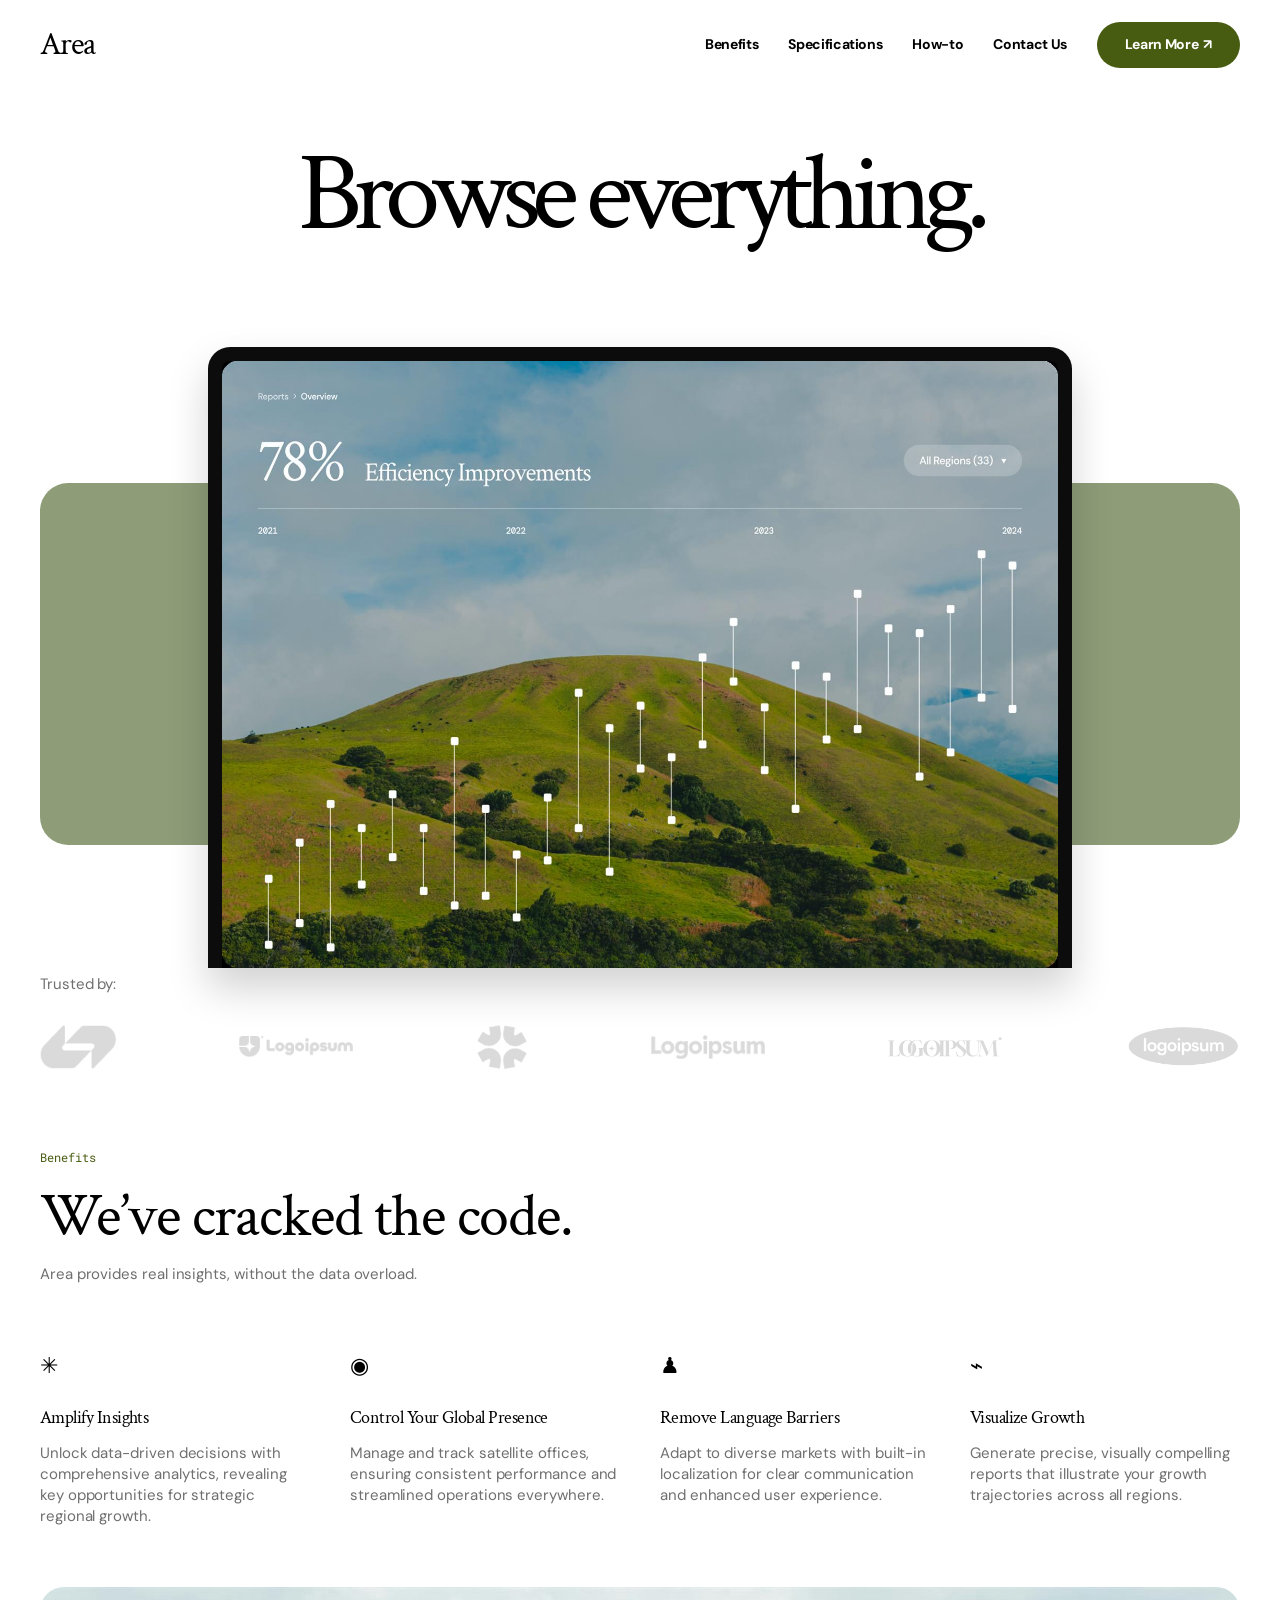
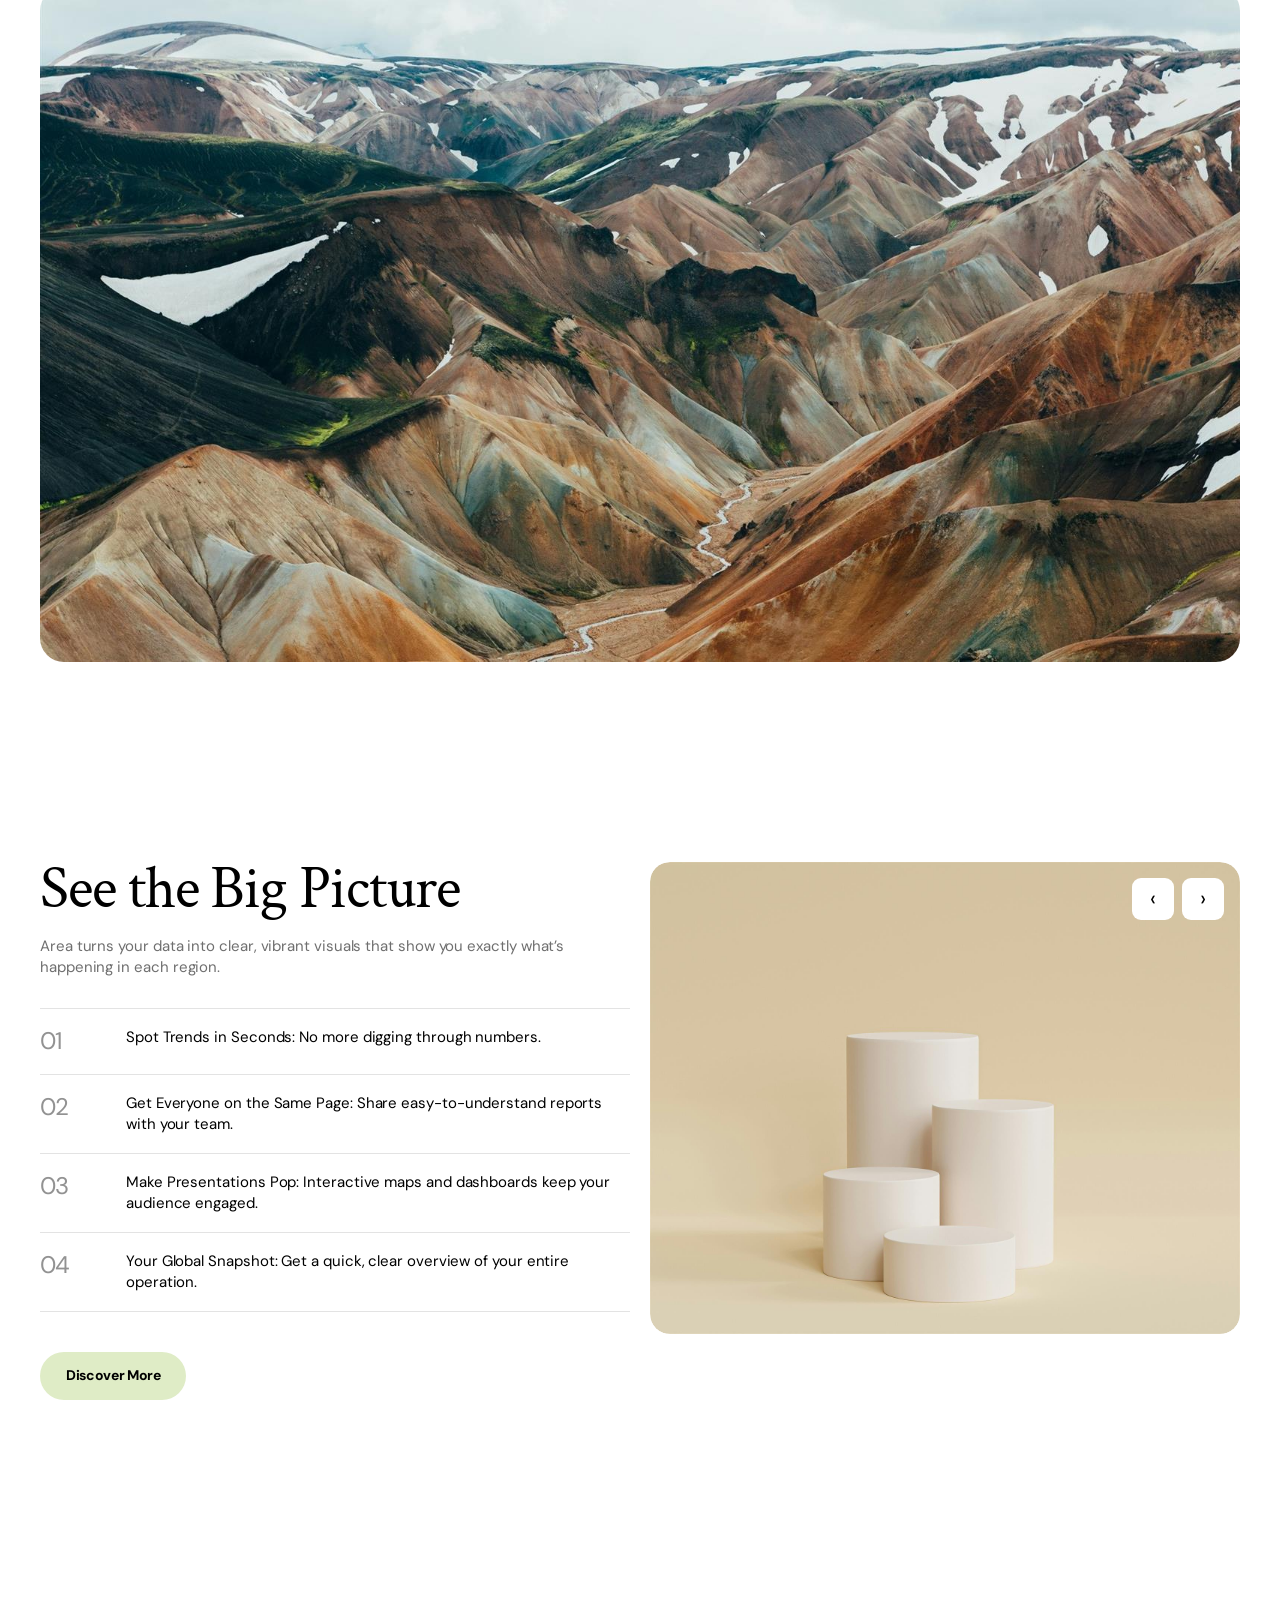
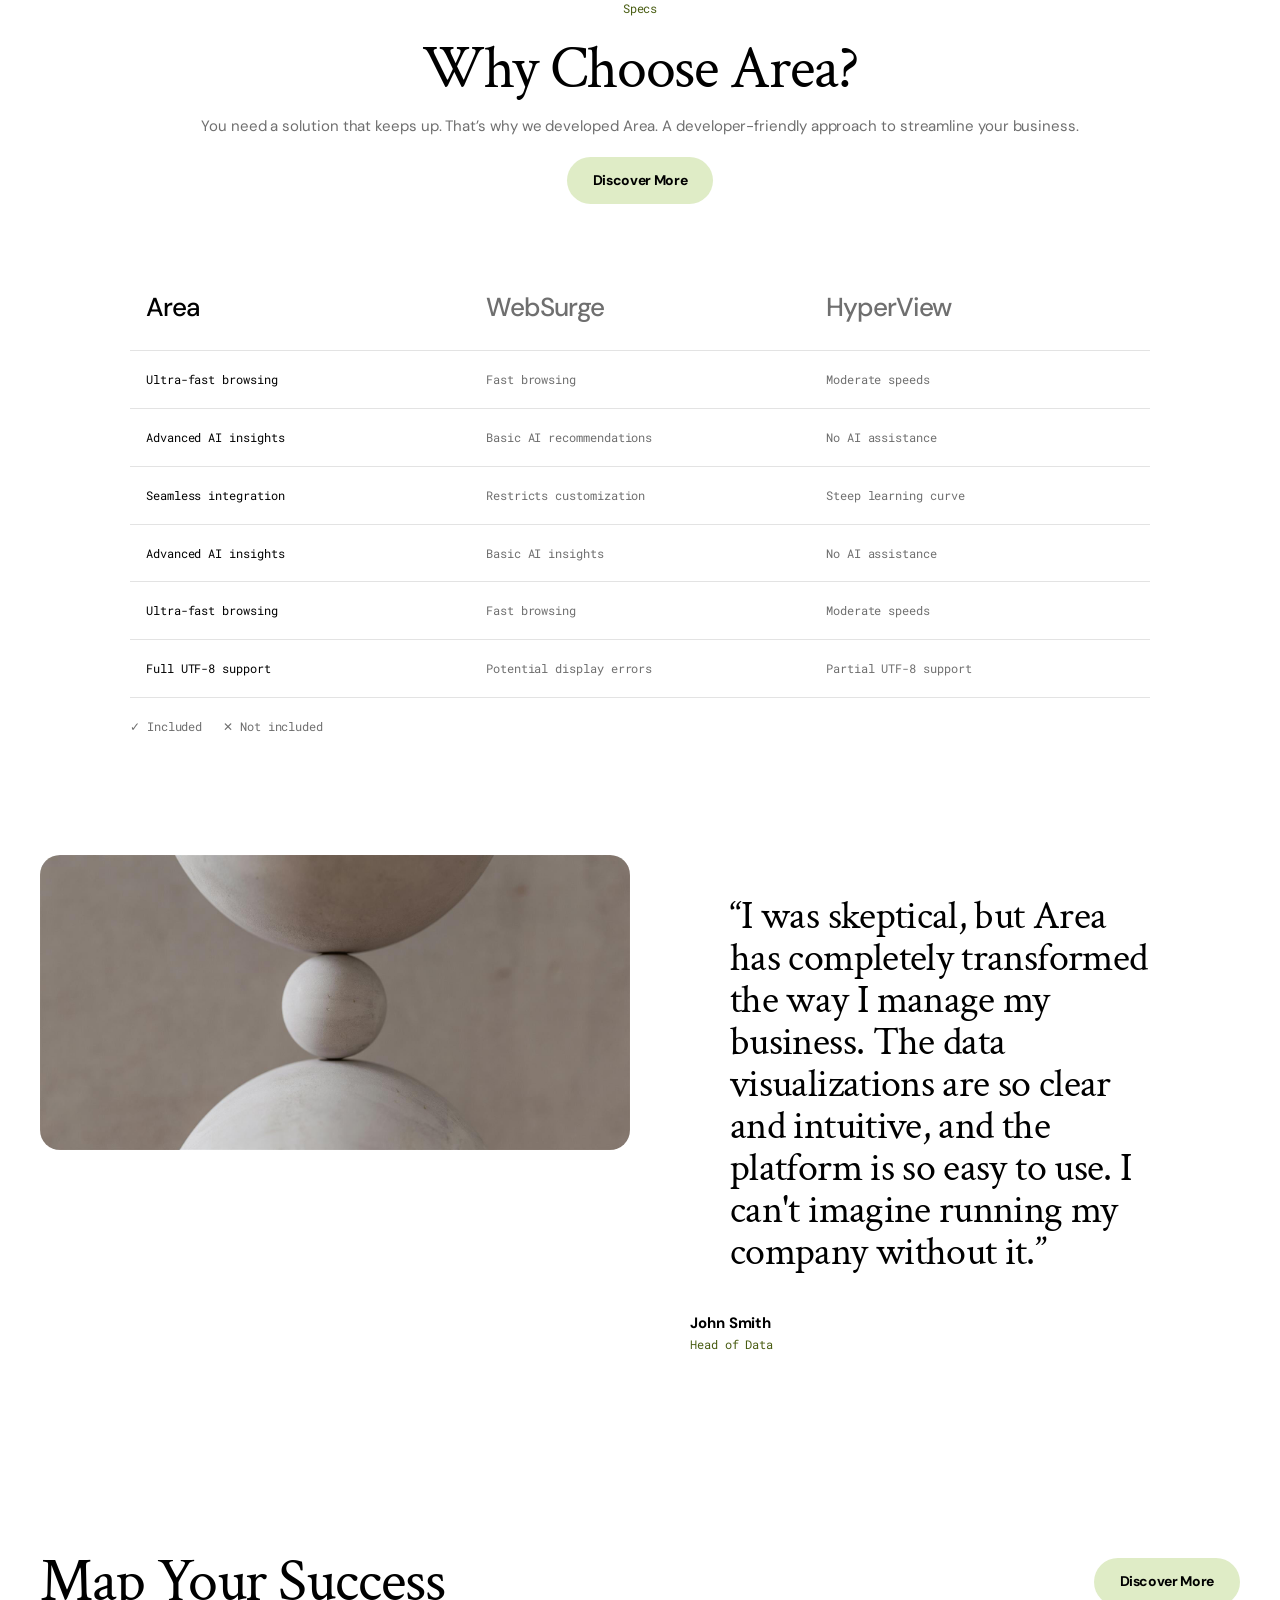
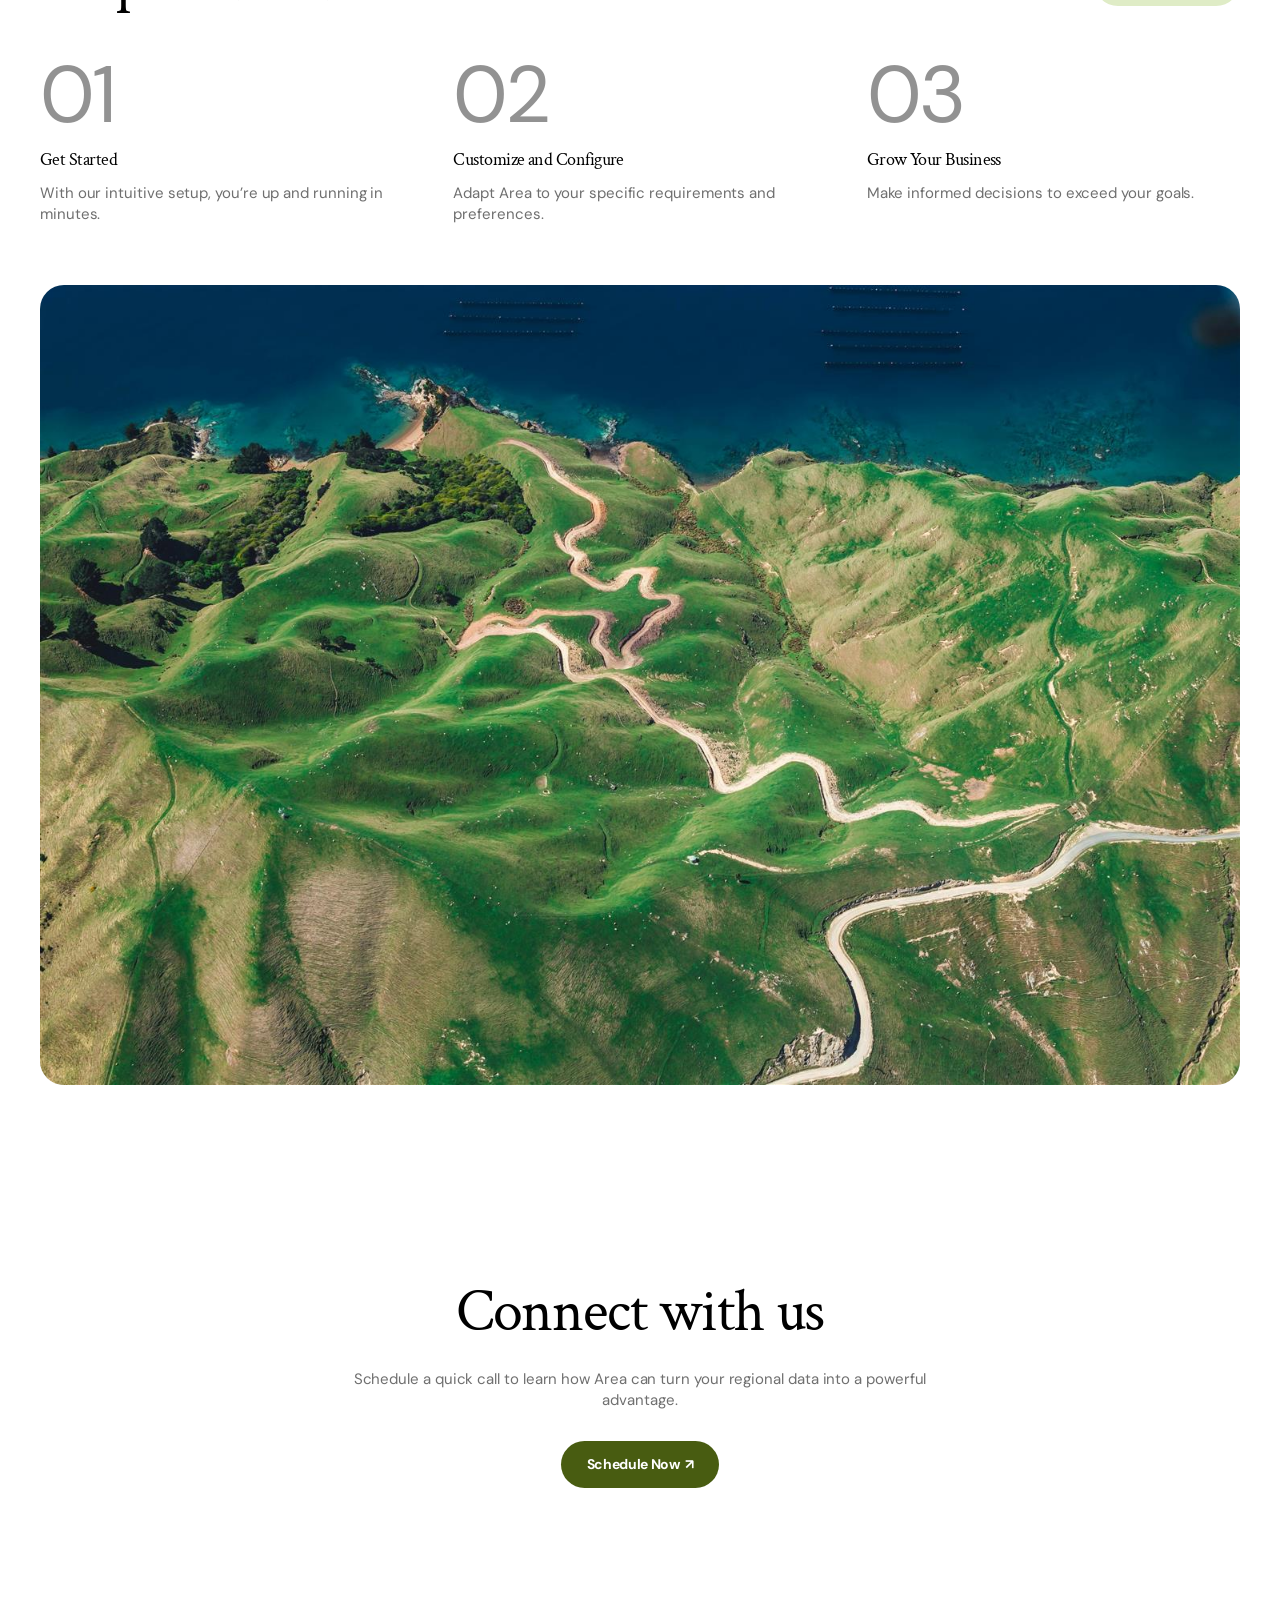
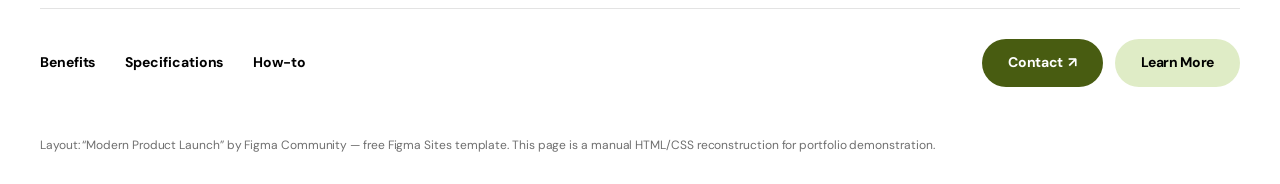
==== index.html @ 27b91551 "feat: верстка лендинга по макету Figma" ====
<!doctype html>
<html lang="en">
<head>
  <meta charset="utf-8">
  <meta name="viewport" content="width=device-width, initial-scale=1">
  <title>Area — Browse everything</title>
  <meta name="description" content="Area turns regional data into clear, vibrant visuals. Explore insights, track global operations and share reports with your team.">
  <link rel="stylesheet" href="styles.css">
</head>
<body>
  <a class="skip" href="#main">Skip to main content</a>

  <header class="topbar">
    <div class="container topbar-inner">
      <a class="logo" href="#top" aria-label="Area — home">Area</a>
      <button class="burger" type="button" aria-label="Open menu" aria-expanded="false" aria-controls="nav">☰</button>
      <nav id="nav" class="nav" aria-label="Main navigation">
        <a href="#benefits">Benefits</a>
        <a href="#specs">Specifications</a>
        <a href="#how-to">How-to</a>
        <a href="#contact">Contact Us</a>
        <a class="btn btn-olive nav-cta" href="#contact">Learn More <span aria-hidden="true">↗</span></a>
      </nav>
    </div>
  </header>

  <main id="main">
    <section class="hero" id="top">
      <div class="container">
        <h1>Browse everything.</h1>
        <div class="hero-visual">
          <div class="sage-panel"></div>
          <div class="laptop">
            <img src="assets/hero-dashboard.jpg" alt="Area dashboard with 78% efficiency improvements over a landscape chart" width="869" height="607">
          </div>
        </div>
      </div>
    </section>

    <section class="container trusted" aria-label="Trusted by">
      <p>Trusted by:</p>
      <div class="logos">
        <img src="assets/logo-1.png" alt="Partner logo 1" width="114" height="66">
        <img src="assets/logo-2.png" alt="Partner logo 2" width="114" height="20">
        <img src="assets/logo-3.png" alt="Partner logo 3" width="114" height="99">
        <img src="assets/logo-4.png" alt="Partner logo 4" width="114" height="23">
        <img src="assets/logo-5.png" alt="Partner logo 5" width="114" height="20">
        <img src="assets/logo-6.png" alt="Partner logo 6" width="110" height="41">
      </div>
    </section>

    <section class="section benefits" id="benefits">
      <div class="container">
        <div class="benefits-head">
          <p class="eyebrow">Benefits</p>
          <h2>We’ve cracked the code.</h2>
          <p class="muted intro">Area provides real insights, without the data overload.</p>
        </div>
        <div class="benefit-grid">
          <article>
            <span class="icon" aria-hidden="true">✳</span>
            <h3>Amplify Insights</h3>
            <p>Unlock data-driven decisions with comprehensive analytics, revealing key opportunities for strategic regional growth.</p>
          </article>
          <article>
            <span class="icon" aria-hidden="true">◉</span>
            <h3>Control Your Global Presence</h3>
            <p>Manage and track satellite offices, ensuring consistent performance and streamlined operations everywhere.</p>
          </article>
          <article>
            <span class="icon" aria-hidden="true">♟</span>
            <h3>Remove Language Barriers</h3>
            <p>Adapt to diverse markets with built-in localization for clear communication and enhanced user experience.</p>
          </article>
          <article>
            <span class="icon" aria-hidden="true">⌁</span>
            <h3>Visualize Growth</h3>
            <p>Generate precise, visually compelling reports that illustrate your growth trajectories across all regions.</p>
          </article>
        </div>
      </div>
      <div class="container">
        <img class="banner" src="assets/mountains.jpg" alt="Snow-covered mountain ridge seen from above" width="1500" height="845">
      </div>
    </section>

    <section class="section big-picture" id="big-picture">
      <div class="container two-col">
        <div>
          <h2>See the Big Picture</h2>
          <p class="muted">Area turns your data into clear, vibrant visuals that show you exactly what’s happening in each region.</p>
          <ol class="value-list">
            <li><span class="num">01</span><span>Spot Trends in Seconds: No more digging through numbers.</span></li>
            <li><span class="num">02</span><span>Get Everyone on the Same Page: Share easy-to-understand reports with your team.</span></li>
            <li><span class="num">03</span><span>Make Presentations Pop: Interactive maps and dashboards keep your audience engaged.</span></li>
            <li><span class="num">04</span><span>Your Global Snapshot: Get a quick, clear overview of your entire operation.</span></li>
          </ol>
          <a class="btn btn-lime" href="#specs">Discover More</a>
        </div>
        <div class="slider" aria-label="Product images">
          <img id="slide" src="assets/podium.jpg" alt="Three white cylindrical podiums on a warm beige background" width="740" height="835">
          <div class="slider-controls">
            <button type="button" data-slide="prev" aria-label="Previous image">‹</button>
            <button type="button" data-slide="next" aria-label="Next image">›</button>
          </div>
        </div>
      </div>
    </section>

    <section class="section specs" id="specs">
      <div class="container">
        <div class="specs-head">
          <p class="eyebrow">Specs</p>
          <h2>Why Choose Area?</h2>
          <p class="muted">You need a solution that keeps up. That’s why we developed Area. A developer-friendly approach to streamline your business.</p>
          <a class="btn btn-lime" href="#how-to">Discover More</a>
        </div>
        <div class="table-wrap">
          <table>
            <caption class="visually-hidden">Area compared with WebSurge and HyperView</caption>
            <thead><tr><th scope="col">Area</th><th scope="col">WebSurge</th><th scope="col">HyperView</th></tr></thead>
            <tbody>
              <tr><td>Ultra-fast browsing</td><td>Fast browsing</td><td>Moderate speeds</td></tr>
              <tr><td>Advanced AI insights</td><td>Basic AI recommendations</td><td>No AI assistance</td></tr>
              <tr><td>Seamless integration</td><td>Restricts customization</td><td>Steep learning curve</td></tr>
              <tr><td>Advanced AI insights</td><td>Basic AI insights</td><td>No AI assistance</td></tr>
              <tr><td>Ultra-fast browsing</td><td>Fast browsing</td><td>Moderate speeds</td></tr>
              <tr><td>Full UTF-8 support</td><td>Potential display errors</td><td>Partial UTF-8 support</td></tr>
            </tbody>
          </table>
          <p class="table-key">✓ Included &nbsp; ✕ Not included</p>
        </div>
      </div>
    </section>

    <section class="section quote">
      <div class="container two-col">
        <img src="assets/spheres.jpg" alt="Balanced concrete spheres" width="740" height="840">
        <figure>
          <blockquote>“I was skeptical, but Area has completely transformed the way I manage my business. The data visualizations are so clear and intuitive, and the platform is so easy to use. I can't imagine running my company without it.”</blockquote>
          <figcaption><strong>John Smith</strong><br><span>Head of Data</span></figcaption>
        </figure>
      </div>
    </section>

    <section class="section how-to" id="how-to">
      <div class="container">
        <div class="how-head">
          <h2>Map Your Success</h2>
          <a class="btn btn-lime" href="#contact">Discover More</a>
        </div>
        <div class="steps">
          <article><span class="num">01</span><h3>Get Started</h3><p>With our intuitive setup, you’re up and running in minutes.</p></article>
          <article><span class="num">02</span><h3>Customize and Configure</h3><p>Adapt Area to your specific requirements and preferences.</p></article>
          <article><span class="num">03</span><h3>Grow Your Business</h3><p>Make informed decisions to exceed your goals.</p></article>
        </div>
        <img class="banner" src="assets/landscape.jpg" alt="Aerial view of a green valley and winding road" width="1500" height="845">
      </div>
    </section>

    <section class="section contact" id="contact">
      <div class="container">
        <h2>Connect with us</h2>
        <p class="muted">Schedule a quick call to learn how Area can turn your regional data into a powerful advantage.</p>
        <a class="btn btn-olive" href="#top">Schedule Now <span aria-hidden="true">↗</span></a>
      </div>
    </section>
  </main>

  <footer class="footer">
    <div class="container footer-inner">
      <nav aria-label="Footer navigation">
        <a href="#benefits">Benefits</a>
        <a href="#specs">Specifications</a>
        <a href="#how-to">How-to</a>
      </nav>
      <div class="footer-cta">
        <a class="btn btn-olive" href="#contact">Contact <span aria-hidden="true">↗</span></a>
        <a class="btn btn-lime" href="#top">Learn More</a>
      </div>
    </div>
    <p class="container credit">Layout: “Modern Product Launch” by Figma Community — free Figma Sites template. This page is a manual HTML/CSS reconstruction for portfolio demonstration.</p>
  </footer>

  <script src="script.js"></script>
</body>
</html>
---- styles.css ----
@font-face{font-family:"Crimson Text";src:url("assets/fonts/crimson-400.ttf") format("truetype");font-weight:400;font-display:swap}
@font-face{font-family:"Crimson Text";src:url("assets/fonts/crimson-600.ttf") format("truetype");font-weight:600;font-display:swap}
@font-face{font-family:"DM Sans";src:url("assets/fonts/dmsans-400.ttf") format("truetype");font-weight:400;font-display:swap}
@font-face{font-family:"DM Sans";src:url("assets/fonts/dmsans-500.ttf") format("truetype");font-weight:500;font-display:swap}
@font-face{font-family:"DM Sans";src:url("assets/fonts/dmsans-700.ttf") format("truetype");font-weight:700;font-display:swap}
@font-face{font-family:"Roboto Mono";src:url("assets/fonts/robotomono-400.ttf") format("truetype");font-weight:400;font-display:swap}

:root{
  --dark:#000;--muted:#6f6f6f;--olive:#485c11;--sage:#8e9c78;--lime:#dfecc6;--line:#e3e3e3;--grey:#929292;
  --serif:"Crimson Text",Georgia,serif;--sans:"DM Sans",Arial,sans-serif;--mono:"Roboto Mono",monospace;
}
*{box-sizing:border-box}
html{
  scroll-behavior:smooth;overflow-x:hidden;
}
body{margin:0;background:#fff;color:var(--dark);font:15px/1.4 var(--sans);letter-spacing:-.075px;overflow-x:hidden}
img{max-width:100%;display:block}
a{color:inherit;text-decoration:none}
button{font:inherit;cursor:pointer}
.container{width:min(1500px,calc(100% - 80px));margin:0 auto}
.skip{position:absolute;left:-9999px;top:0;background:#fff;padding:10px;z-index:10}
.skip:focus{left:10px}
.visually-hidden{position:absolute;width:1px;height:1px;overflow:hidden;clip:rect(0 0 0 0)}
h1,h2,h3,p{margin:0}
h2{font:400 60px/.9 var(--serif);letter-spacing:-1.08px}
.muted{color:var(--muted)}
.eyebrow{font:12px/1.4 var(--mono);letter-spacing:-.0144px;color:var(--olive)}
.btn{display:inline-flex;align-items:center;justify-content:center;gap:5px;border-radius:999px;padding:14px 26px;font:700 14px/1.4 var(--sans);letter-spacing:-.35px;white-space:nowrap}
.btn-olive{background:var(--olive);color:#fff}
.btn-lime{background:var(--lime);color:#000}

/* header */
.topbar{height:90px}
.topbar-inner{height:100%;display:flex;align-items:center;justify-content:space-between}
.logo{font:400 32px/1 var(--serif);letter-spacing:-1px}
.nav{display:flex;align-items:center;gap:30px}
.nav > a:not(.btn){font:700 14px/1.4 var(--sans);letter-spacing:-.35px}
.nav-cta{padding:13px 28px}
.burger{display:none;border:0;background:none;font-size:26px;padding:5px}

/* hero */
.hero{padding-top:58px}
.hero h1{font:400 clamp(76px,8.7vw,160px)/.85 var(--serif);letter-spacing:-.08em;text-align:center;margin:0 auto 0}
.hero-visual{position:relative;margin-top:104px;padding-bottom:6px}
.sage-panel{position:absolute;left:50%;transform:translateX(-50%);top:136px;width:min(1500px,100%);height:362px;background:var(--sage);border-radius:28px;z-index:0}
.laptop{position:relative;z-index:1;width:min(900px,72%);margin:0 auto;background:#0c0c0c;border-radius:22px 22px 0 0;padding:14px 14px 0;box-shadow:0 20px 40px rgba(0,0,0,.18)}
.laptop img{width:100%;border-radius:8px 8px 0 0}

/* trusted */
.trusted{padding:0}
.trusted p{font-size:15px;color:var(--muted)}
.logos{display:flex;justify-content:space-between;align-items:center;gap:20px;margin-top:30px}
.logos img{height:44px;width:auto;max-width:114px;object-fit:contain;opacity:.45;filter:grayscale(1)}

/* sections */
.section{padding:80px 0 120px}
.benefits-head{display:flex;flex-direction:column;gap:20px;padding-right:400px}
.benefits-head h2{margin-top:5px}
.intro{margin-bottom:30px}
.benefit-grid{display:grid;grid-template-columns:repeat(4,1fr);gap:40px;margin-top:40px}
.benefit-grid h3{font:400 18px/1 var(--serif);letter-spacing:-.54px;margin:30px 0 16px}
.benefit-grid p{color:var(--muted)}
.icon{font-size:22px;line-height:1}
.banner{width:100%;height:auto;border-radius:24px;margin-top:60px;object-fit:cover}

/* big picture */
.two-col{display:grid;grid-template-columns:1fr 1fr;gap:20px;align-items:start}
.big-picture h2{margin-bottom:20px}
.big-picture .muted{margin-bottom:30px}
.value-list{list-style:none;margin:0;padding:0}
.value-list li{display:grid;grid-template-columns:70px 1fr;gap:16px;padding:18px 0;border-top:1px solid var(--line)}
.value-list li:last-child{border-bottom:1px solid var(--line)}
.num{color:var(--grey);font:400 80px/.9 var(--sans);letter-spacing:-2.56px}
.value-list .num{font-size:24px;line-height:1.2;letter-spacing:-1px;color:var(--grey)}
.big-picture .btn{margin-top:40px}
.slider{position:relative;border-radius:20px;overflow:hidden}
.slider img{width:100%;height:auto;border-radius:20px}
.slider-controls{position:absolute;right:16px;top:16px;display:flex;gap:8px}
.slider-controls button{width:42px;height:42px;border:0;border-radius:9px;background:#fff;font-size:22px;line-height:1}

/* specs */
.specs-head{width:1020px;max-width:100%;margin:0 auto 60px;display:flex;flex-direction:column;align-items:center;text-align:center;gap:20px}
.specs-head h2{margin-top:5px}
.specs-head .muted{max-width:900px}
.table-wrap{width:1020px;max-width:100%;margin:0 auto;overflow-x:auto}
table{width:100%;min-width:480px;border-collapse:collapse;font:400 12px/1.4 var(--mono)}
th,td{text-align:left;padding:20px 16px;border-bottom:1px solid var(--line);vertical-align:top;width:33.33%}
th{font:500 26px/1 var(--sans);letter-spacing:-1px;padding:30px 16px}
tbody tr td:not(:first-child),thead th:not(:first-child){color:var(--muted)}
.table-key{margin-top:20px;font:12px/1.4 var(--mono);color:var(--muted)}

/* quote */
.quote{padding-top:0}
.quote img{width:100%;border-radius:20px;height:auto}
.quote figure{margin:0;align-self:center;padding:0 40px}
.quote blockquote{font:400 40px/1.05 var(--serif);letter-spacing:-.64px}
.quote figcaption{margin-top:30px;font-size:15px}
.quote figcaption span{color:var(--olive);font:12px/1.4 var(--mono)}

/* how-to */
.how-head{display:flex;justify-content:space-between;align-items:center;margin-bottom:50px}
.steps{display:grid;grid-template-columns:repeat(3,1fr);gap:40px;margin-bottom:60px}
.steps .num{display:block;margin-bottom:20px}
.steps h3{font:400 18px/1 var(--serif);letter-spacing:-.54px;margin-bottom:14px}
.steps p{color:var(--muted)}

/* contact + footer */
.contact{padding:80px 300px 120px}
.contact > .container{display:flex;flex-direction:column;align-items:center;text-align:center;gap:30px}
.contact h2{max-width:900px}
.contact p{max-width:900px}
.footer{padding:0 0 30px}
.footer-inner{display:flex;justify-content:space-between;align-items:center;padding:30px 0;border-top:1px solid var(--line)}
.footer nav{display:flex;gap:30px;font:700 14px/1.4 var(--sans)}
.footer-cta{display:flex;gap:12px}
.credit{font-size:12px;color:var(--muted);margin-top:20px}

@media (max-width:1024px){
  .container{width:min(1500px,calc(100% - 48px))}
  h2{font-size:50px}
  .benefits-head{padding-right:120px}
  .benefit-grid{grid-template-columns:repeat(2,1fr);row-gap:40px}
  .specs-head,.table-wrap{width:100%}
  .contact{padding:80px 100px 120px}
  .quote blockquote{font-size:32px}
}
@media (max-width:768px){
  .container{width:calc(100% - 32px)}
  .topbar{height:70px}
  .burger{display:block}
  .nav{display:none;position:absolute;top:70px;left:0;right:0;background:#fff;flex-direction:column;align-items:flex-start;gap:18px;padding:20px 16px;border-bottom:1px solid var(--line)}
  .nav.open{display:flex}
  .hero h1{font-size:clamp(50px,11vw,90px)}
  .hero-visual{margin-top:40px}
  .sage-panel{height:300px;top:80px}
  .laptop{width:86%}
  .benefits-head{padding-right:0}
  .two-col{grid-template-columns:1fr;gap:40px}
  .quote figure{padding:20px 0}
  .steps{grid-template-columns:1fr;gap:30px}
  .contact{padding:60px 0 80px}
  .footer-inner{flex-direction:column;gap:20px;align-items:flex-start}
}
@media (max-width:480px){
  h2{font-size:42px}
  .hero{padding-top:20px}
  .hero h1{font-size:clamp(42px,12vw,64px);letter-spacing:-.06em}
  .logos{gap:10px;flex-wrap:wrap;justify-content:center}
  .logos img{height:30px;max-width:80px}
  .benefit-grid{grid-template-columns:1fr}
  table{min-width:0;font-size:10px}
  th,td{padding:10px 6px}
  th{font-size:18px}
  .section{padding:50px 0 70px}
  .value-list li{grid-template-columns:40px 1fr;gap:10px}
  .value-list .num{font-size:18px}
  .num{font-size:60px}
  .btn{padding:12px 20px}
  .quote blockquote{font-size:28px}
  .footer nav{flex-wrap:wrap;gap:14px}
  .footer-cta{flex-wrap:wrap}
}
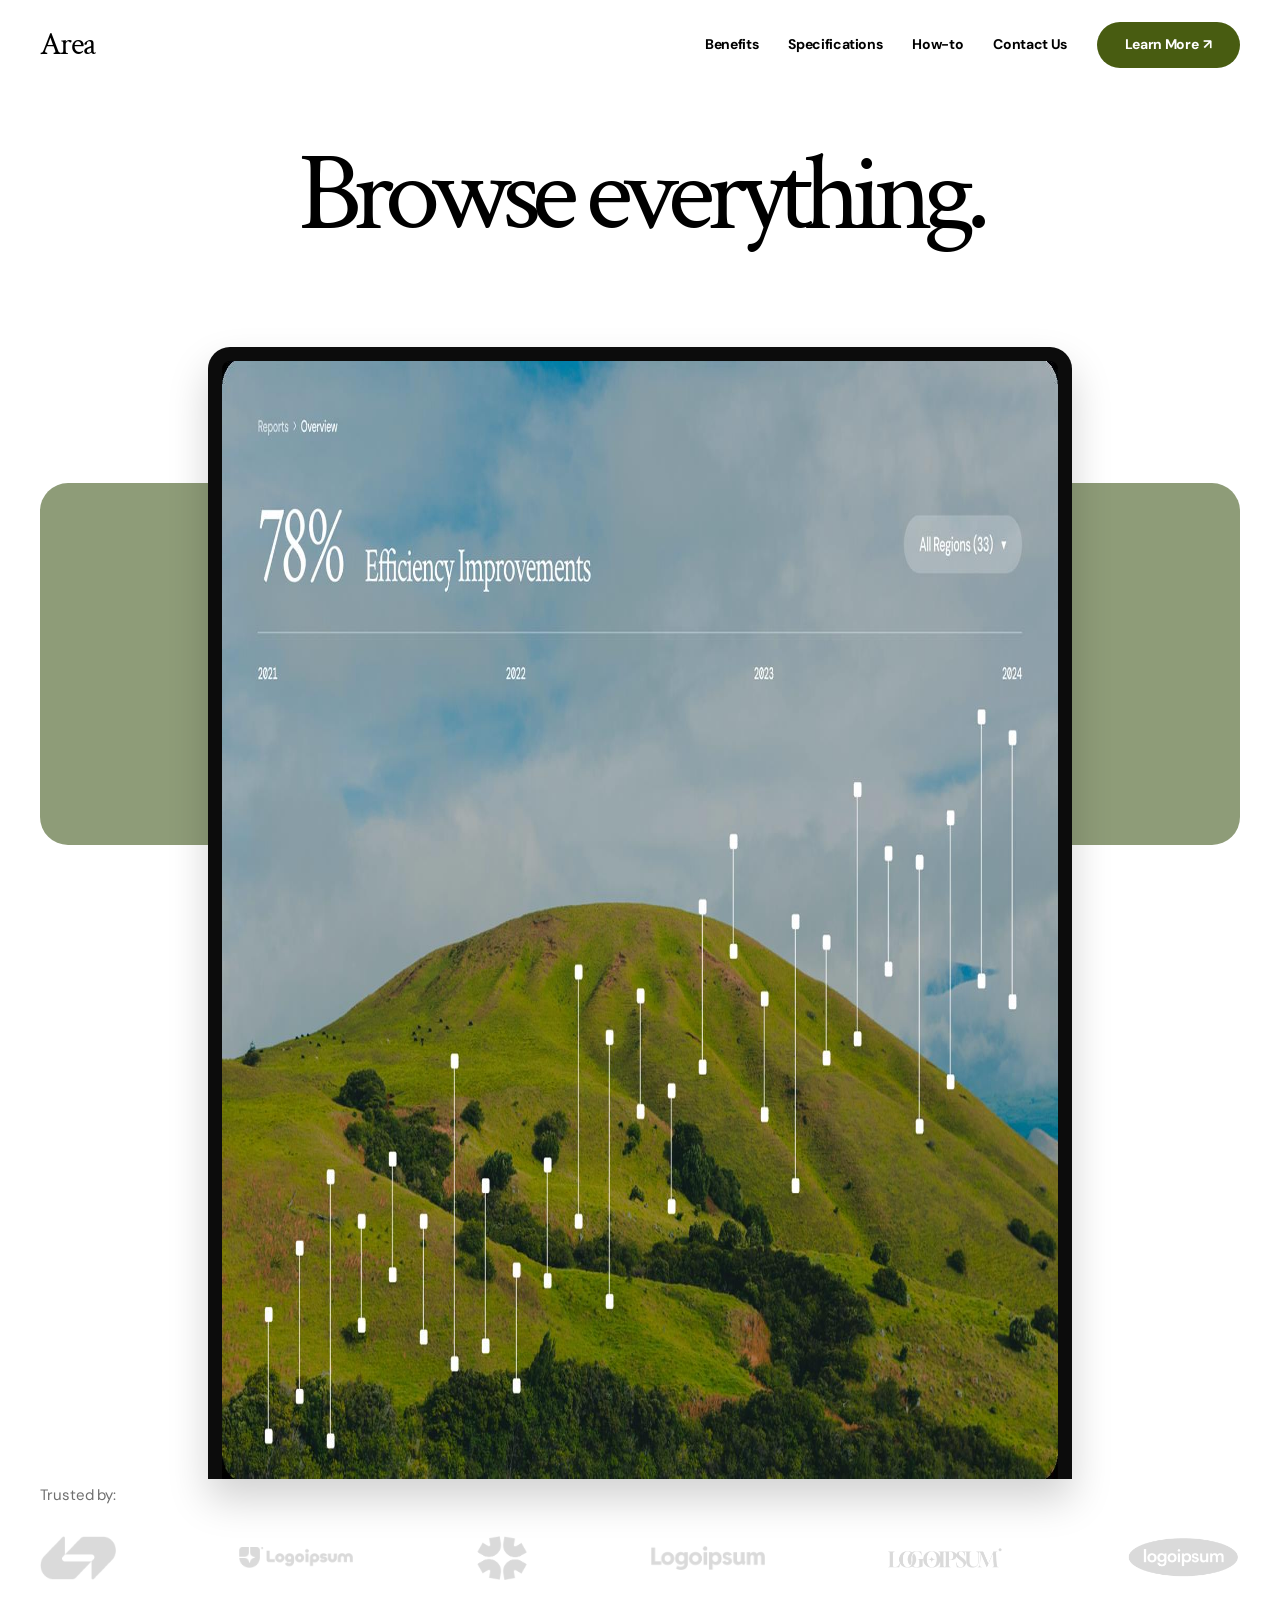
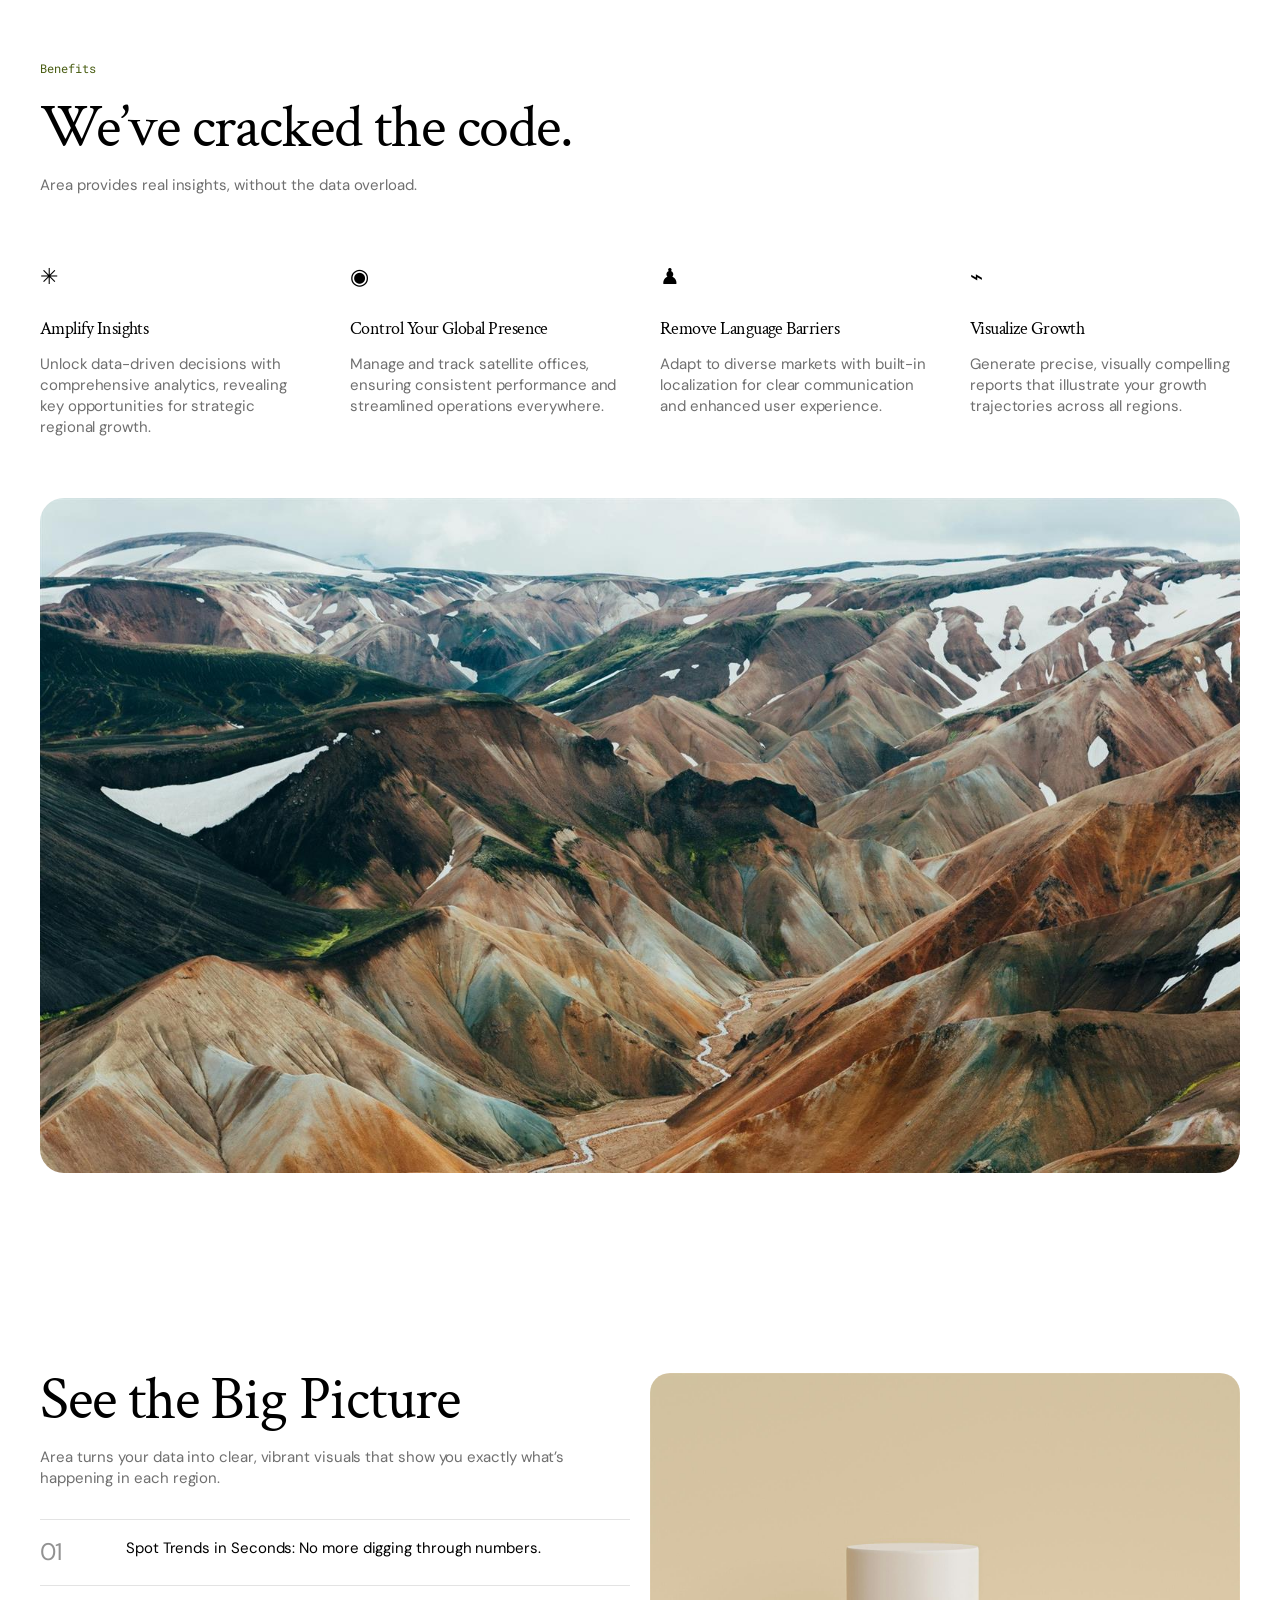
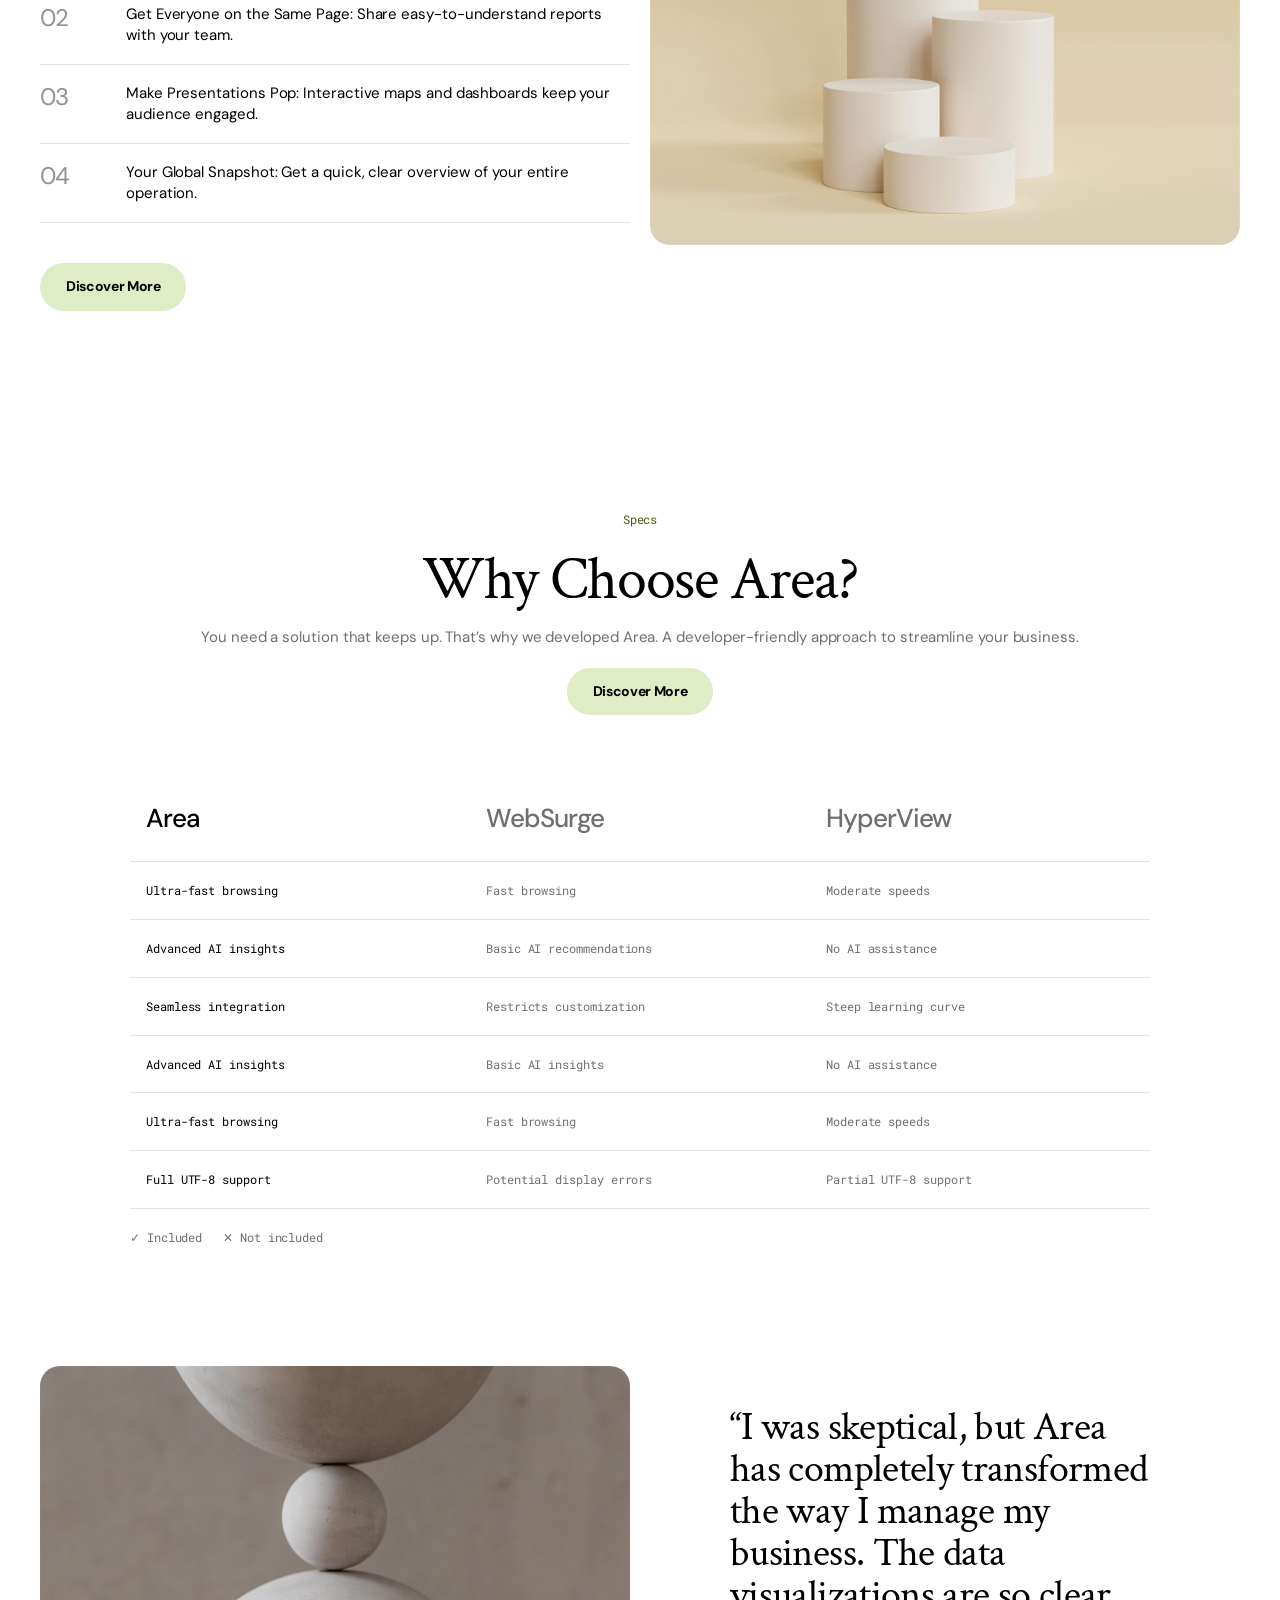
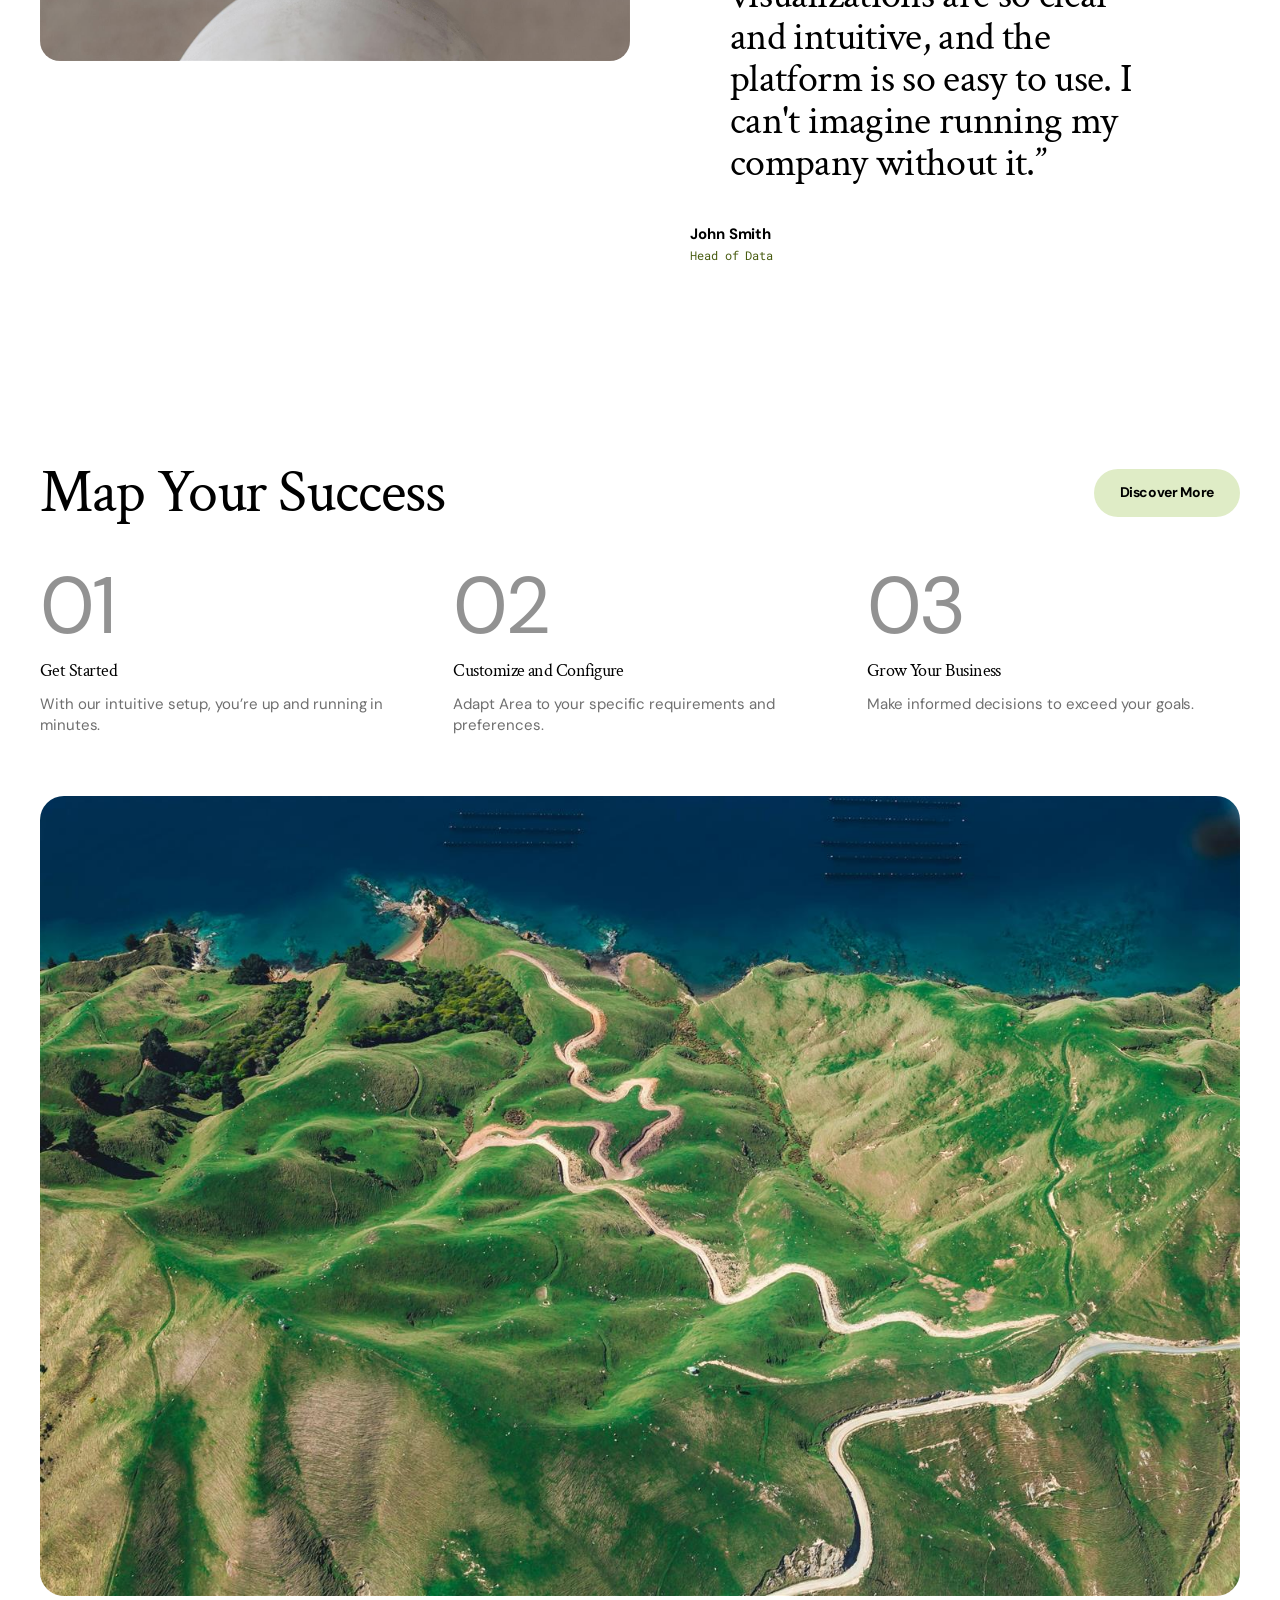
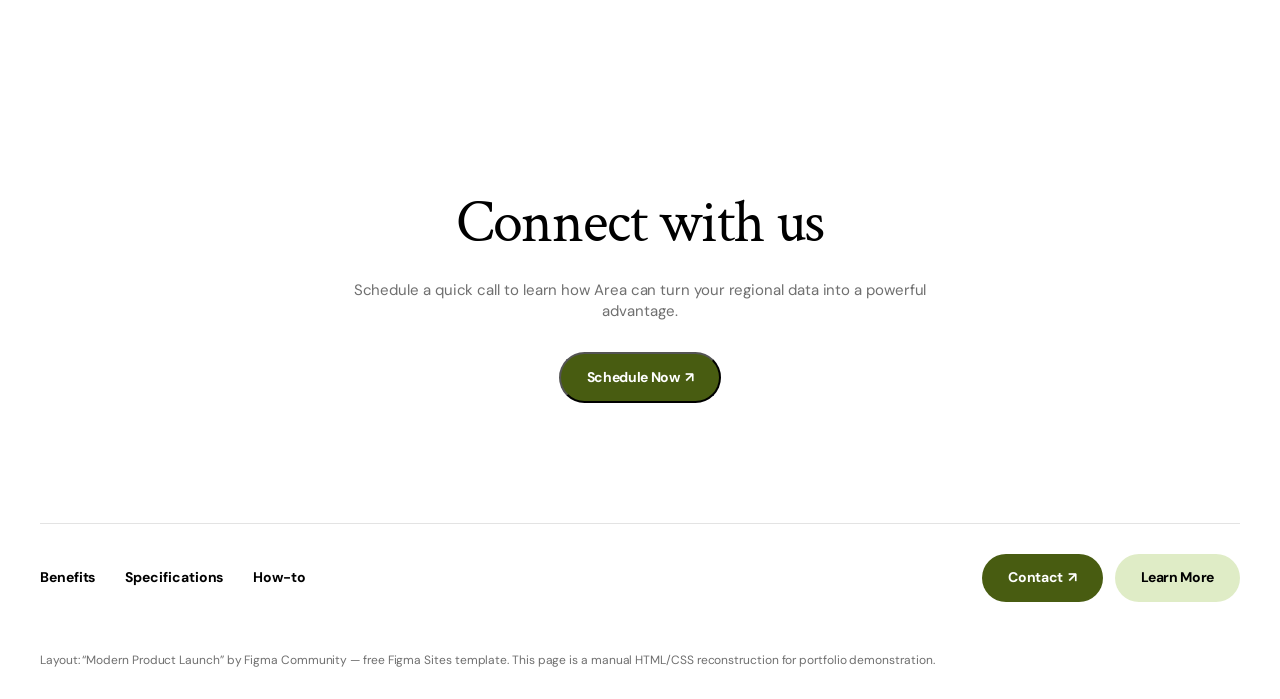
==== commit a539d667: "fix: убрать выдуманный слайдер и уточнить интерактив" ====
--- a/index.html
+++ b/index.html
@@ -31,7 +31,7 @@
         <div class="hero-visual">
           <div class="sage-panel"></div>
           <div class="laptop">
-            <img src="assets/hero-dashboard.jpg" alt="Area dashboard with 78% efficiency improvements over a landscape chart" width="869" height="607">
+            <img src="assets/hero-dashboard.jpg" alt="Area dashboard with 78% efficiency improvements over a landscape chart" width="1600" height="1118">
           </div>
         </div>
       </div>
@@ -80,7 +80,7 @@
         </div>
       </div>
       <div class="container">
-        <img class="banner" src="assets/mountains.jpg" alt="Snow-covered mountain ridge seen from above" width="1500" height="845">
+        <img class="banner" src="assets/mountains.jpg" alt="Snow-covered mountain ridge seen from above" width="1600" height="900">
       </div>
     </section>
 
@@ -97,13 +97,7 @@
           </ol>
           <a class="btn btn-lime" href="#specs">Discover More</a>
         </div>
-        <div class="slider" aria-label="Product images">
-          <img id="slide" src="assets/podium.jpg" alt="Three white cylindrical podiums on a warm beige background" width="740" height="835">
-          <div class="slider-controls">
-            <button type="button" data-slide="prev" aria-label="Previous image">‹</button>
-            <button type="button" data-slide="next" aria-label="Next image">›</button>
-          </div>
-        </div>
+        <img class="podium" src="assets/podium.jpg" alt="Three white cylindrical podiums on a warm beige background" width="1600" height="1280">
       </div>
     </section>
 
@@ -135,7 +129,7 @@
 
     <section class="section quote">
       <div class="container two-col">
-        <img src="assets/spheres.jpg" alt="Balanced concrete spheres" width="740" height="840">
+        <img src="assets/spheres.jpg" alt="Balanced concrete spheres" width="1600" height="800">
         <figure>
           <blockquote>“I was skeptical, but Area has completely transformed the way I manage my business. The data visualizations are so clear and intuitive, and the platform is so easy to use. I can't imagine running my company without it.”</blockquote>
           <figcaption><strong>John Smith</strong><br><span>Head of Data</span></figcaption>
@@ -154,7 +148,7 @@
           <article><span class="num">02</span><h3>Customize and Configure</h3><p>Adapt Area to your specific requirements and preferences.</p></article>
           <article><span class="num">03</span><h3>Grow Your Business</h3><p>Make informed decisions to exceed your goals.</p></article>
         </div>
-        <img class="banner" src="assets/landscape.jpg" alt="Aerial view of a green valley and winding road" width="1500" height="845">
+        <img class="banner" src="assets/landscape.jpg" alt="Aerial view of a green valley and winding road" width="1500" height="1000">
       </div>
     </section>
 
@@ -162,7 +156,8 @@
       <div class="container">
         <h2>Connect with us</h2>
         <p class="muted">Schedule a quick call to learn how Area can turn your regional data into a powerful advantage.</p>
-        <a class="btn btn-olive" href="#top">Schedule Now <span aria-hidden="true">↗</span></a>
+        <button class="btn btn-olive" type="button" id="schedule">Schedule Now <span aria-hidden="true">↗</span></button>
+        <p class="demo-note" id="demo-note" role="status" hidden>Demo layout — booking is not connected.</p>
       </div>
     </section>
   </main>
--- a/styles.css
+++ b/styles.css
@@ -73,10 +73,7 @@
 .num{color:var(--grey);font:400 80px/.9 var(--sans);letter-spacing:-2.56px}
 .value-list .num{font-size:24px;line-height:1.2;letter-spacing:-1px;color:var(--grey)}
 .big-picture .btn{margin-top:40px}
-.slider{position:relative;border-radius:20px;overflow:hidden}
-.slider img{width:100%;height:auto;border-radius:20px}
-.slider-controls{position:absolute;right:16px;top:16px;display:flex;gap:8px}
-.slider-controls button{width:42px;height:42px;border:0;border-radius:9px;background:#fff;font-size:22px;line-height:1}
+.podium{width:100%;height:auto;border-radius:20px}
 
 /* specs */
 .specs-head{width:1020px;max-width:100%;margin:0 auto 60px;display:flex;flex-direction:column;align-items:center;text-align:center;gap:20px}
@@ -109,6 +106,7 @@
 .contact > .container{display:flex;flex-direction:column;align-items:center;text-align:center;gap:30px}
 .contact h2{max-width:900px}
 .contact p{max-width:900px}
+.demo-note{font-size:13px;color:var(--muted)}
 .footer{padding:0 0 30px}
 .footer-inner{display:flex;justify-content:space-between;align-items:center;padding:30px 0;border-top:1px solid var(--line)}
 .footer nav{display:flex;gap:30px;font:700 14px/1.4 var(--sans)}
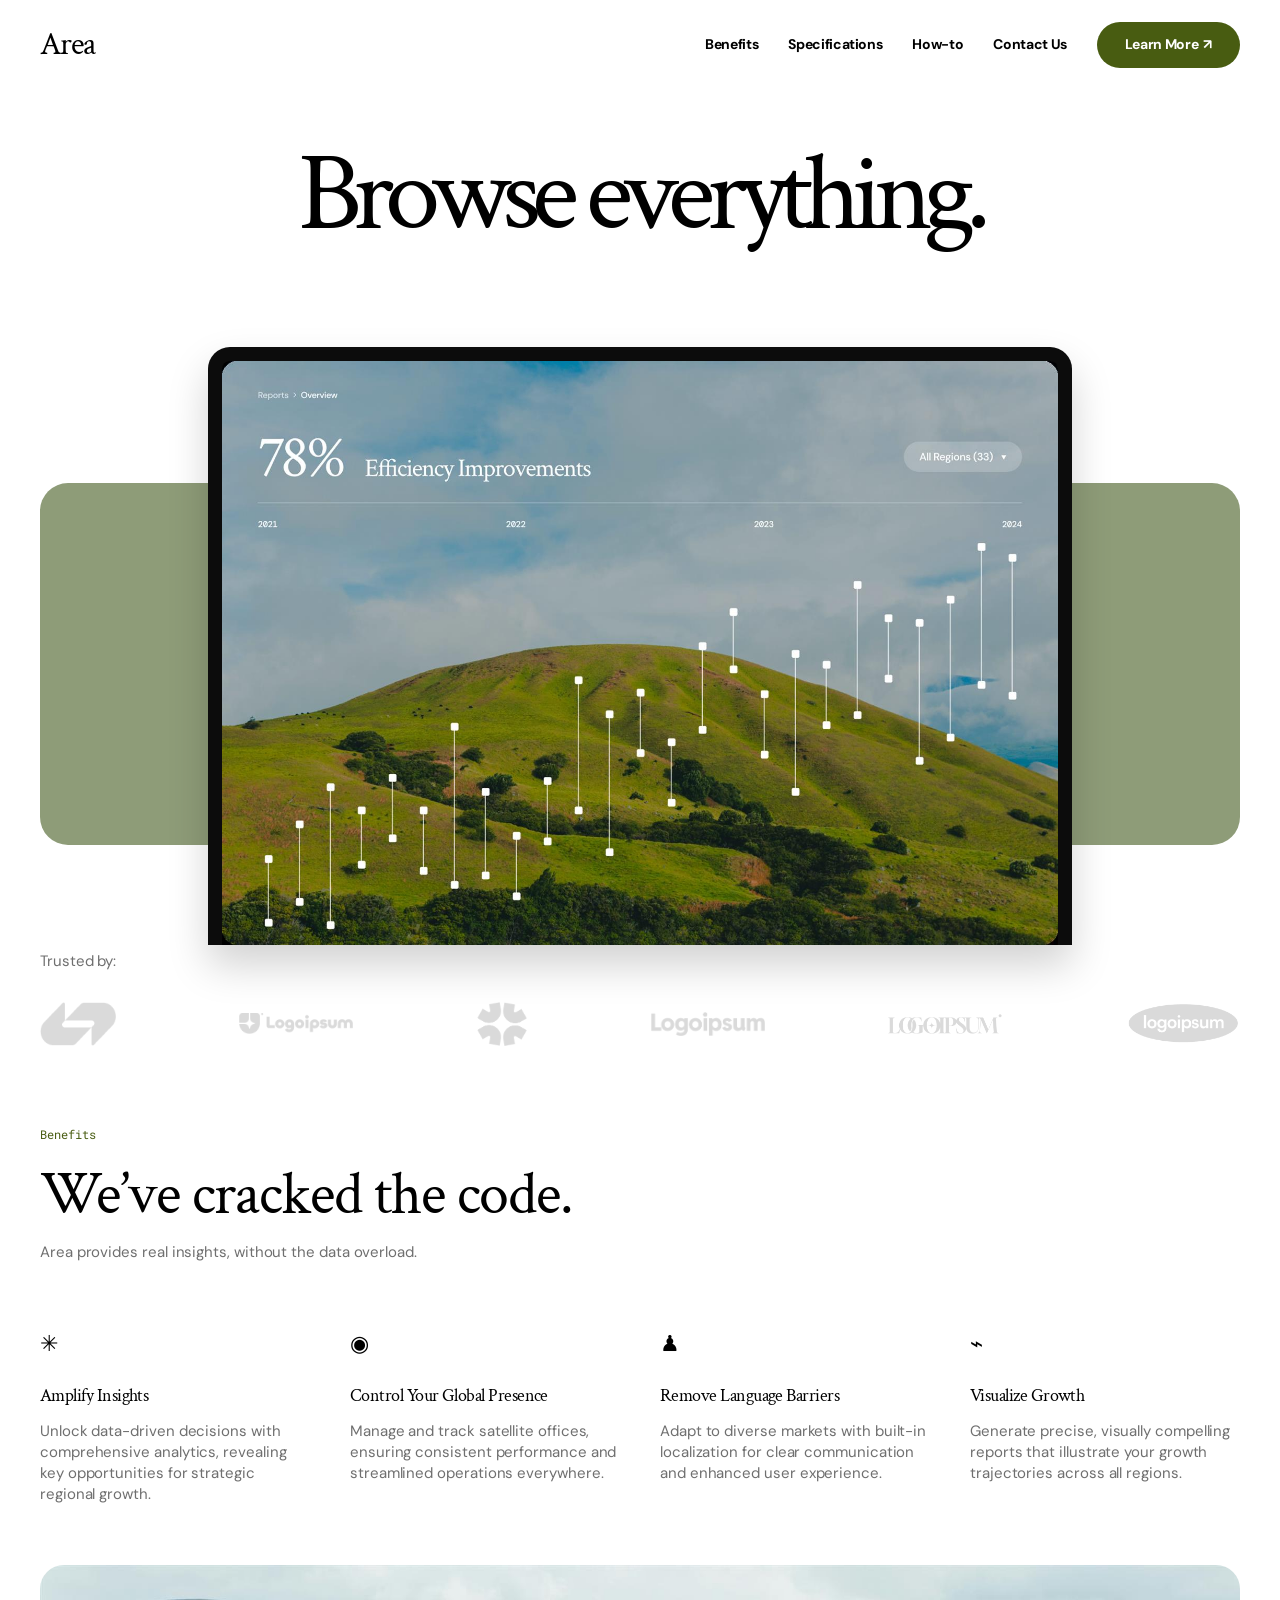
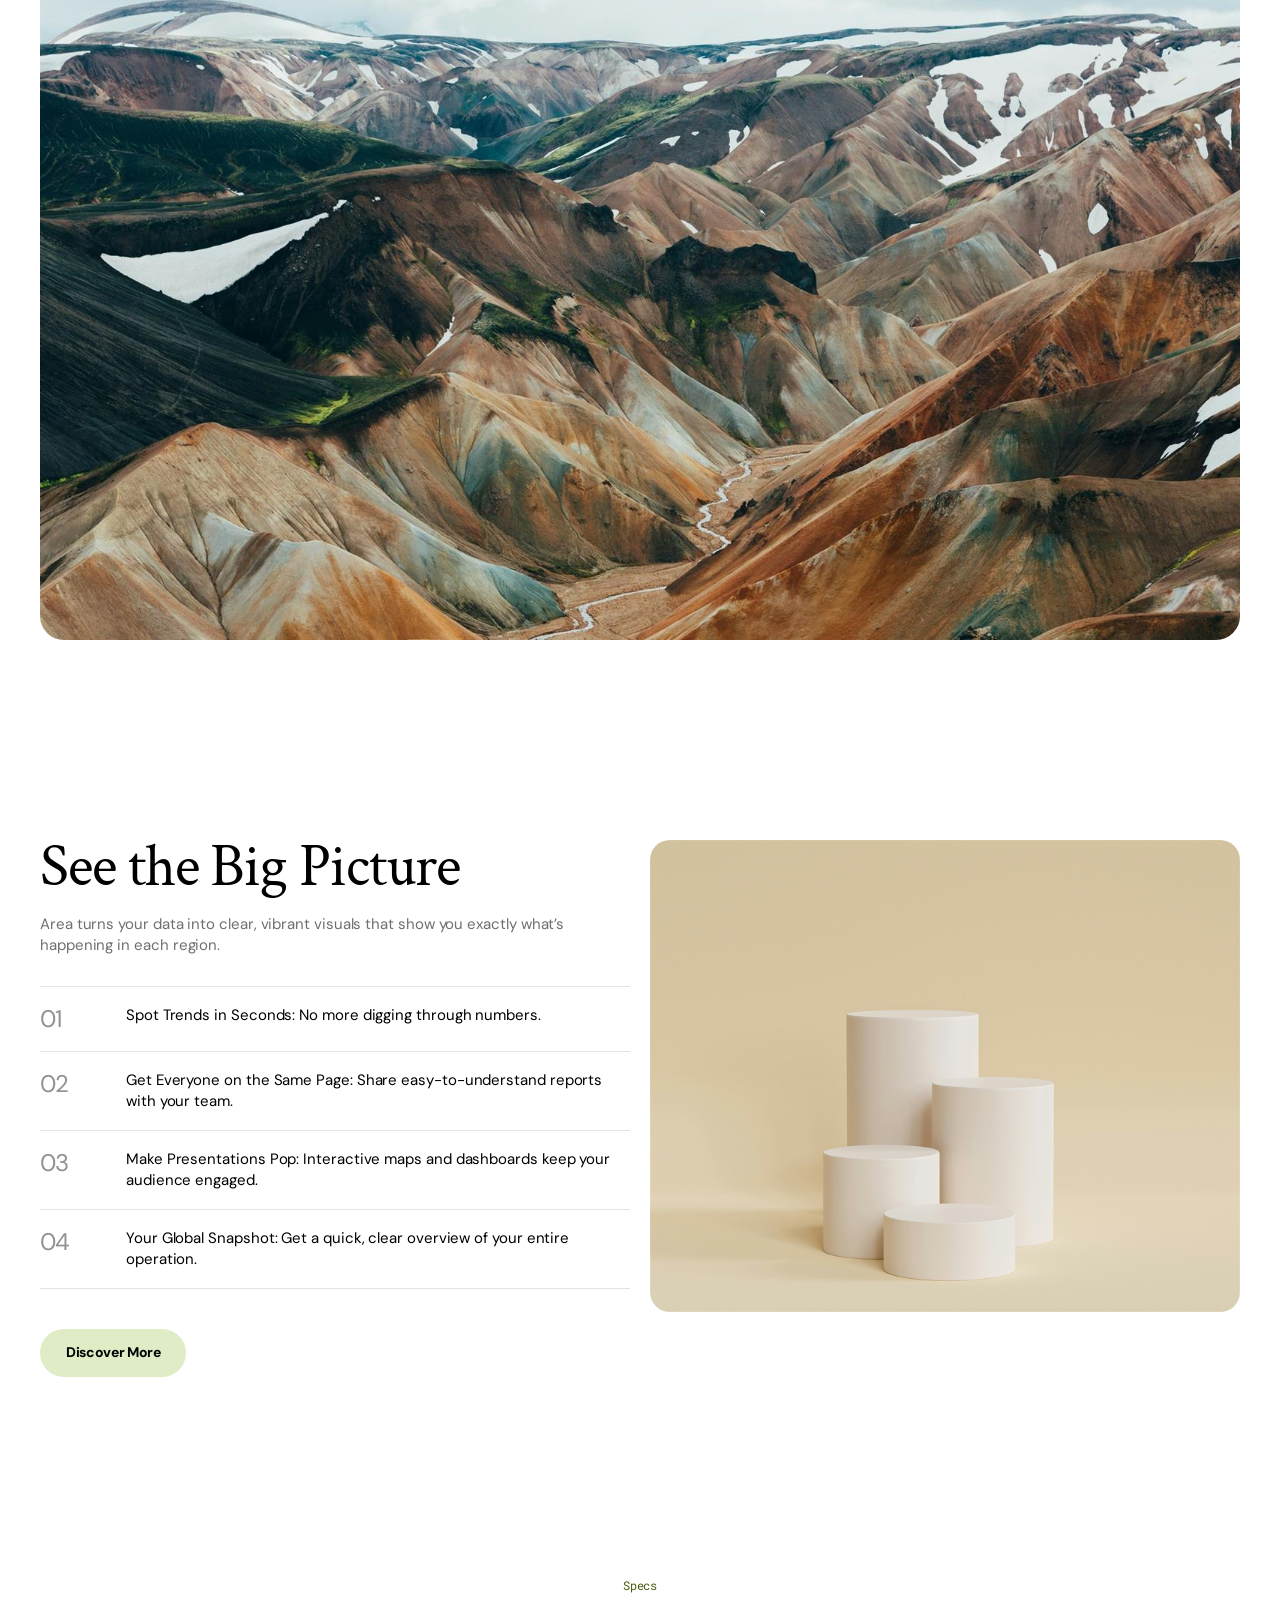
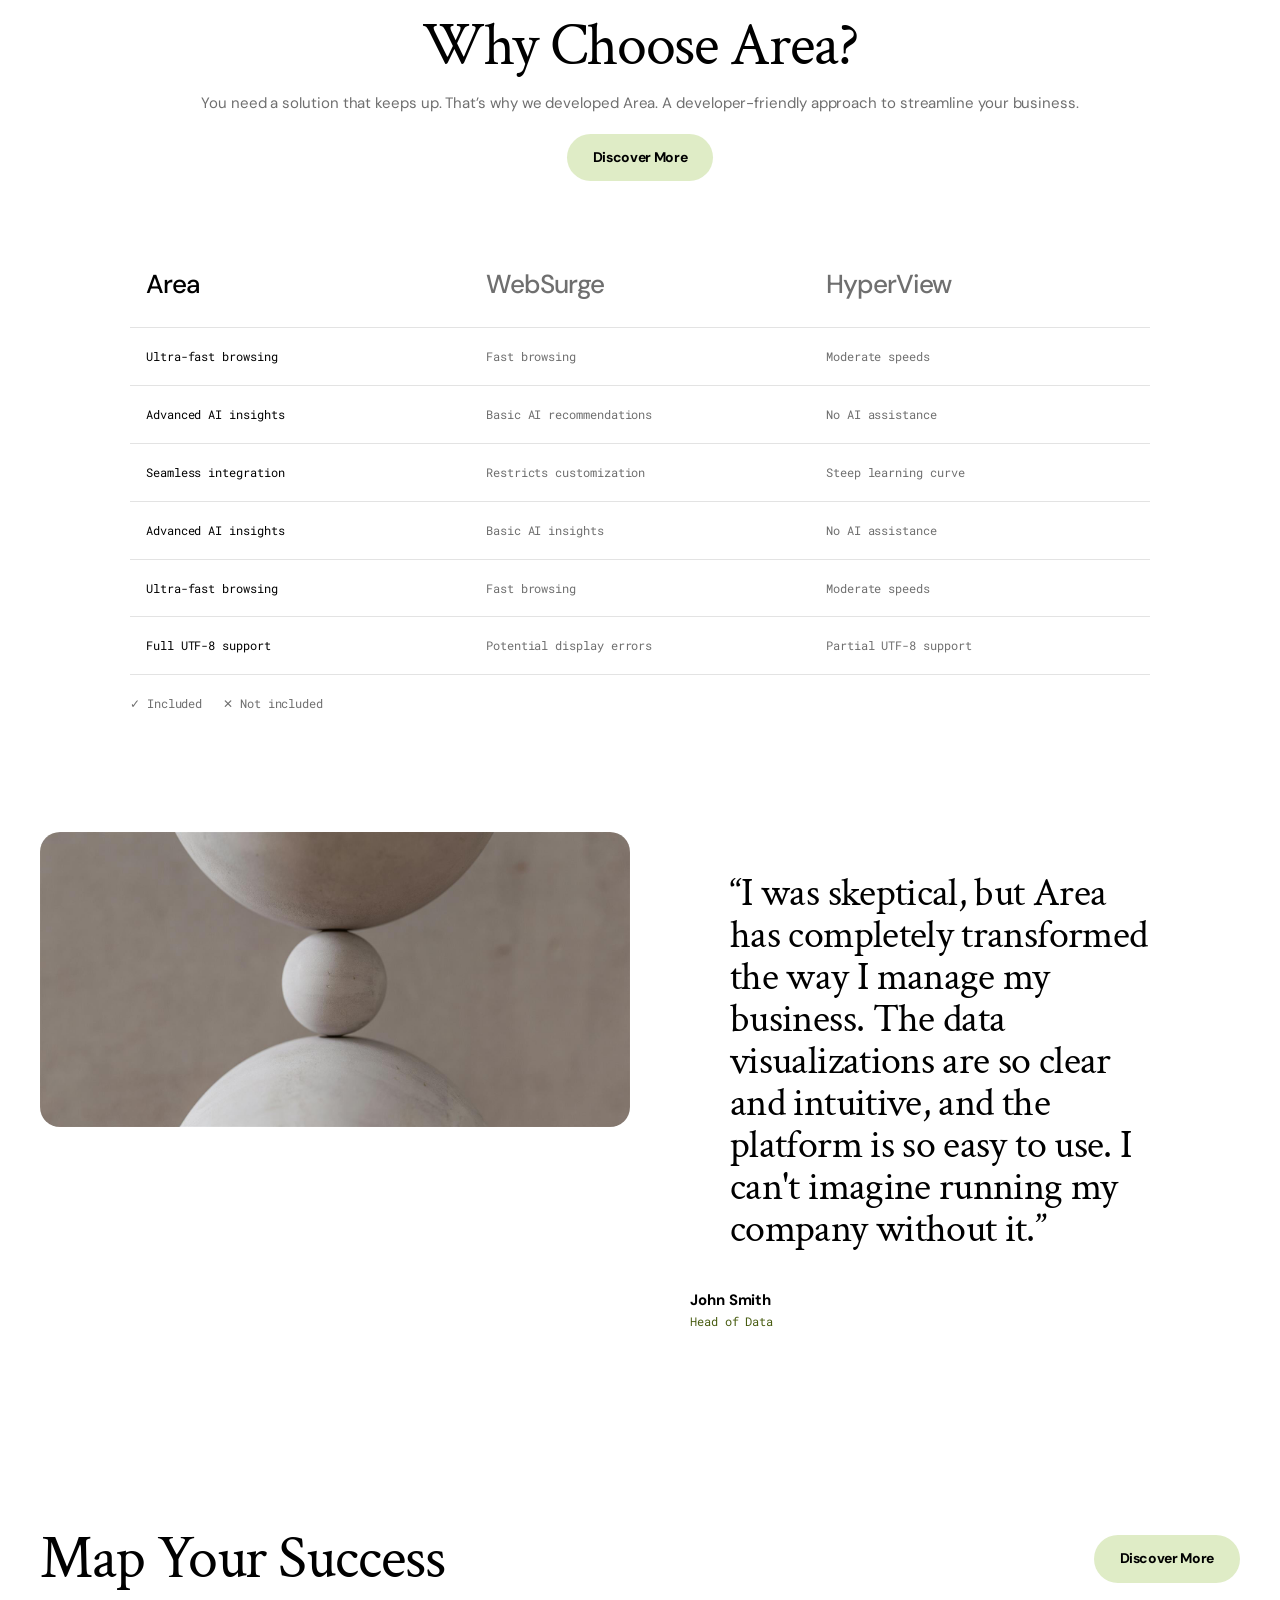
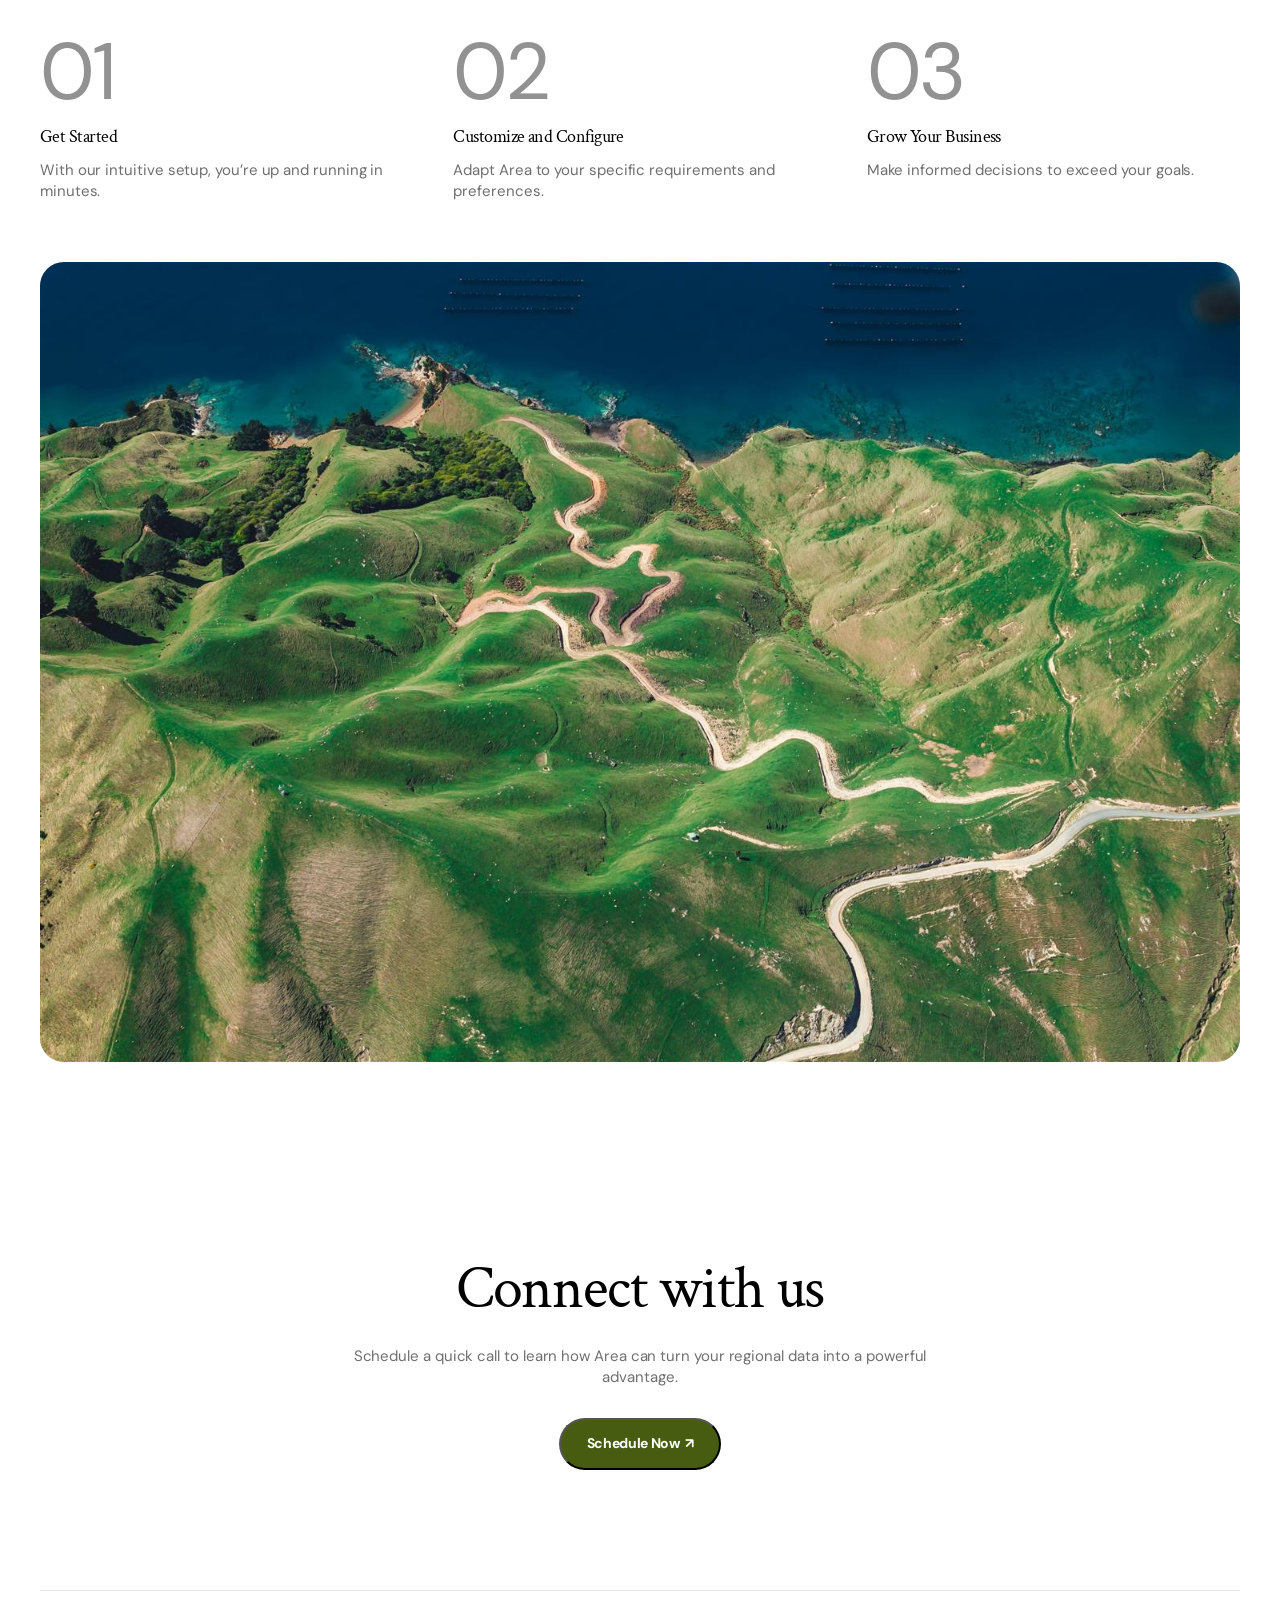
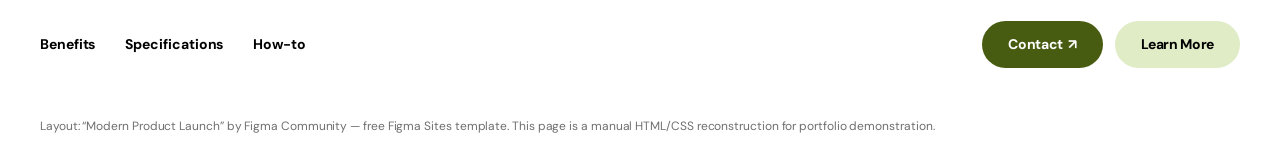
==== commit cba7ac66: "fix: логотипы Trusted by в естественной пропорции" ====
--- a/index.html
+++ b/index.html
@@ -40,12 +40,12 @@
     <section class="container trusted" aria-label="Trusted by">
       <p>Trusted by:</p>
       <div class="logos">
-        <img src="assets/logo-1.png" alt="Partner logo 1" width="114" height="66">
-        <img src="assets/logo-2.png" alt="Partner logo 2" width="114" height="20">
-        <img src="assets/logo-3.png" alt="Partner logo 3" width="114" height="99">
-        <img src="assets/logo-4.png" alt="Partner logo 4" width="114" height="23">
-        <img src="assets/logo-5.png" alt="Partner logo 5" width="114" height="20">
-        <img src="assets/logo-6.png" alt="Partner logo 6" width="110" height="41">
+        <img src="assets/logo-1.png" alt="Partner logo 1" width="100" height="58">
+        <img src="assets/logo-2.png" alt="Partner logo 2" width="294" height="54">
+        <img src="assets/logo-3.png" alt="Partner logo 3" width="136" height="119">
+        <img src="assets/logo-4.png" alt="Partner logo 4" width="259" height="54">
+        <img src="assets/logo-5.png" alt="Partner logo 5" width="448" height="79">
+        <img src="assets/logo-6.png" alt="Partner logo 6" width="213" height="81">
       </div>
     </section>
 
--- a/styles.css
+++ b/styles.css
@@ -30,7 +30,7 @@
 .btn-lime{background:var(--lime);color:#000}
 
 /* header */
-.topbar{height:90px}
+.topbar{height:90px;position:relative;z-index:10}
 .topbar-inner{height:100%;display:flex;align-items:center;justify-content:space-between}
 .logo{font:400 32px/1 var(--serif);letter-spacing:-1px}
 .nav{display:flex;align-items:center;gap:30px}
@@ -44,13 +44,13 @@
 .hero-visual{position:relative;margin-top:104px;padding-bottom:6px}
 .sage-panel{position:absolute;left:50%;transform:translateX(-50%);top:136px;width:min(1500px,100%);height:362px;background:var(--sage);border-radius:28px;z-index:0}
 .laptop{position:relative;z-index:1;width:min(900px,72%);margin:0 auto;background:#0c0c0c;border-radius:22px 22px 0 0;padding:14px 14px 0;box-shadow:0 20px 40px rgba(0,0,0,.18)}
-.laptop img{width:100%;border-radius:8px 8px 0 0}
+.laptop img{width:100%;height:auto;border-radius:8px 8px 0 0}
 
 /* trusted */
 .trusted{padding:0}
 .trusted p{font-size:15px;color:var(--muted)}
 .logos{display:flex;justify-content:space-between;align-items:center;gap:20px;margin-top:30px}
-.logos img{height:44px;width:auto;max-width:114px;object-fit:contain;opacity:.45;filter:grayscale(1)}
+.logos img{height:auto;width:auto;max-width:114px;max-height:44px;object-fit:contain;opacity:.45;filter:grayscale(1)}
 
 /* sections */
 .section{padding:80px 0 120px}
@@ -130,7 +130,7 @@
   .nav.open{display:flex}
   .hero h1{font-size:clamp(50px,11vw,90px)}
   .hero-visual{margin-top:40px}
-  .sage-panel{height:300px;top:80px}
+  .sage-panel{height:calc(100% - 40px);top:40px}
   .laptop{width:86%}
   .benefits-head{padding-right:0}
   .two-col{grid-template-columns:1fr;gap:40px}
@@ -144,7 +144,7 @@
   .hero{padding-top:20px}
   .hero h1{font-size:clamp(42px,12vw,64px);letter-spacing:-.06em}
   .logos{gap:10px;flex-wrap:wrap;justify-content:center}
-  .logos img{height:30px;max-width:80px}
+  .logos img{height:auto;max-height:30px;max-width:80px}
   .benefit-grid{grid-template-columns:1fr}
   table{min-width:0;font-size:10px}
   th,td{padding:10px 6px}
